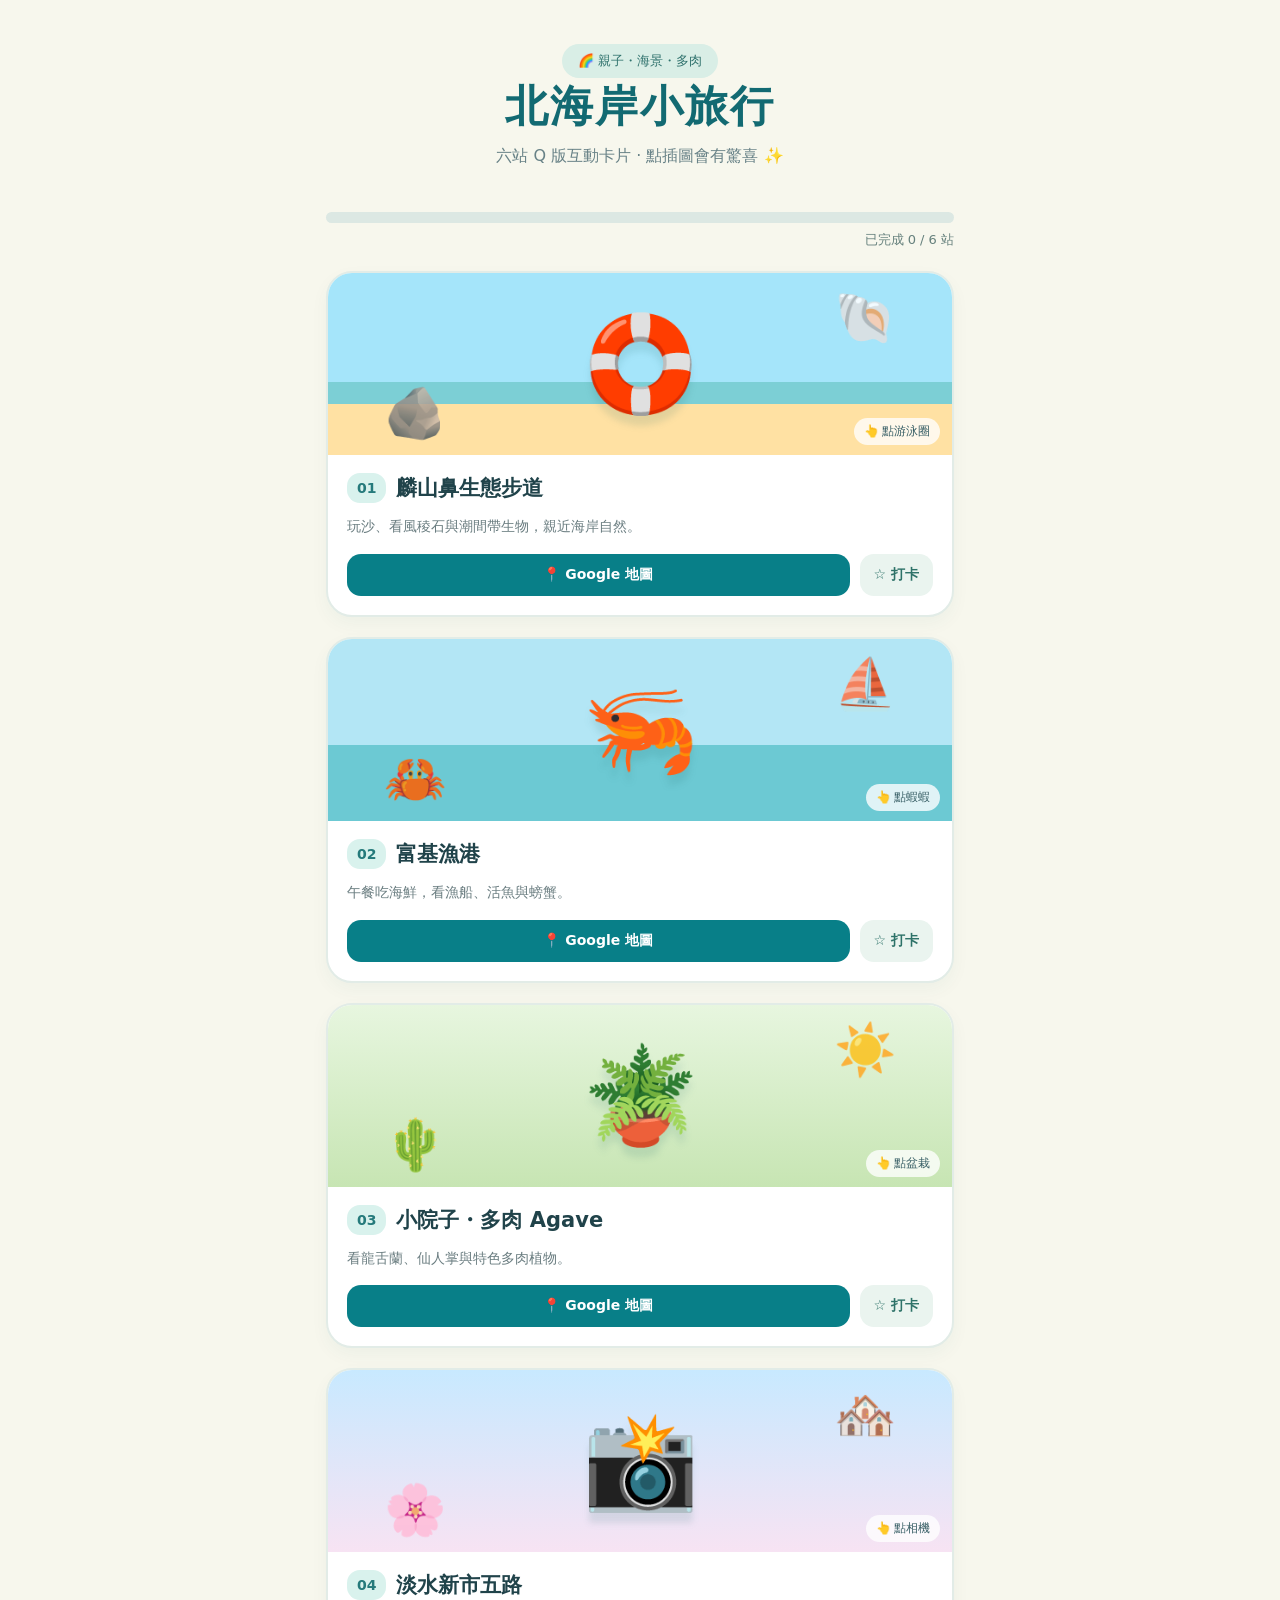
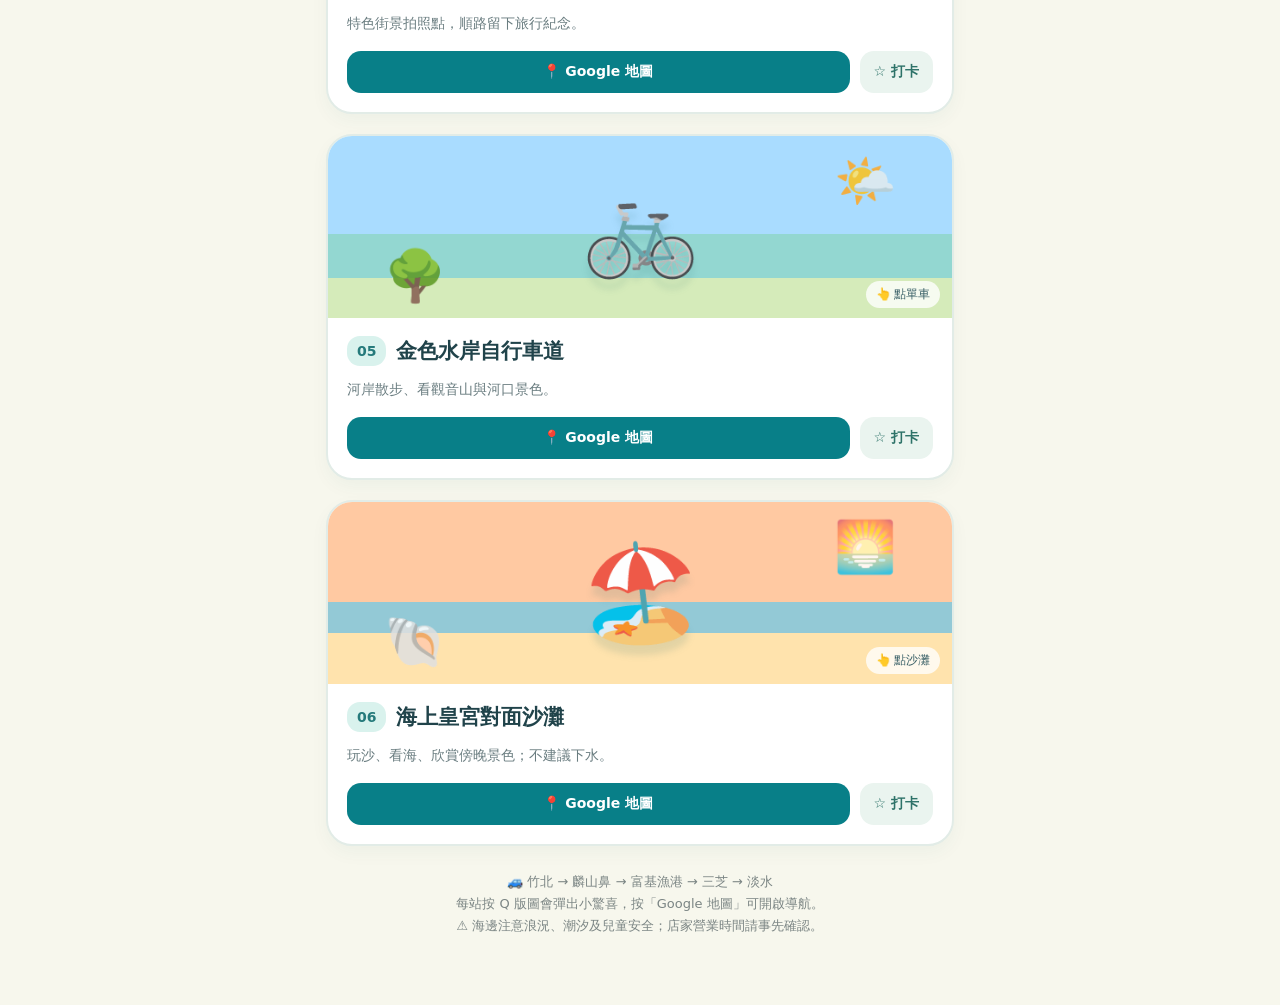
==== index.html @ 7e7c64ed "Add files via upload" ====
<!doctype html><html lang="zh-Hant"><head><meta charset="utf-8"><meta name="viewport" content="width=device-width,initial-scale=1,viewport-fit=cover"><meta name="theme-color" content="#f7f7ed"><title>北海岸小旅行</title><style>
:root{font-family:ui-rounded,'Arial Rounded MT Bold','Noto Sans TC',system-ui,sans-serif;color:#20434a;background:#f7f7ed}*{box-sizing:border-box}body{margin:0}main{max-width:660px;margin:auto;padding:18px 16px 55px}header{padding:26px 8px 20px;text-align:center}h1{font-size:clamp(29px,8vw,43px);margin:0;color:#126a72;letter-spacing:2px}header p{color:#688287;margin:10px 0}.pill{display:inline-block;background:#d9eee6;border-radius:30px;padding:8px 16px;font-size:13px;color:#31736e}.progress{height:11px;background:#dce8e3;border-radius:20px;overflow:hidden;margin:15px 0 8px}.bar{height:100%;width:0;background:#62b7a4;transition:width .3s}.count{font-size:13px;color:#66817d;text-align:right;margin-bottom:22px}.stop{border:2px solid #e2ece7;border-radius:26px;background:white;overflow:hidden;margin-bottom:20px;box-shadow:0 7px 18px #1c60630b}.scene{width:100%;height:182px;border:0;display:flex;align-items:center;justify-content:center;position:relative;cursor:pointer;overflow:hidden;touch-action:manipulation}.scene:active .character{transform:scale(.9) rotate(-5deg)}.scene .character{font-size:94px;filter:drop-shadow(0 10px 3px #1c6b6720);transition:transform .2s;z-index:2;display:block}.scene .character.bounce{animation:bounce .7s ease}.scene .side{position:absolute;font-size:50px;opacity:.85}.scene .side.left{left:9%;bottom:13px}.scene .side.right{right:9%;top:16px}.scene .hint{position:absolute;bottom:10px;right:12px;border-radius:20px;background:#ffffffc9;padding:5px 10px;font-size:12px;color:#375e65;z-index:3}.scene .bubble{position:absolute;top:10px;left:10px;background:#fffdf4;border:2px solid #fff;border-radius:20px;padding:8px 13px;font-weight:800;color:#316d74;max-width:70%;font-size:14px;z-index:4;box-shadow:0 4px 12px #3453a11a}.scene .spark{position:absolute;font-size:30px;pointer-events:none;animation:float 1.2s forwards;z-index:4}.body{padding:18px 19px 19px}.top{display:flex;align-items:center;gap:10px}.num{background:#d9f2ed;border-radius:13px;padding:7px 10px;font-size:14px;color:#257a7b;font-weight:800}.body h2{font-size:21px;margin:0;flex:1}.body p{font-size:14px;color:#6a7d80;line-height:1.7;margin:12px 0 15px}.actions{display:flex;gap:10px;flex-wrap:wrap}.actions a,.actions button{border:0;border-radius:14px;text-decoration:none;font:inherit;font-size:14px;font-weight:800;padding:12px 14px;cursor:pointer}.map{background:#087f88;color:white;flex:1;text-align:center}.done{background:#eaf4ef;color:#2d7268}.done[aria-pressed=true]{background:#b8e8d6;color:#126c59}.foot{font-size:13px;line-height:1.7;color:#7b8584;text-align:center;margin-top:25px}button:focus-visible,a:focus-visible{outline:3px solid #ffb457;outline-offset:3px}@keyframes bounce{0%,100%{transform:translateY(0) rotate(0)}35%{transform:translateY(-20px) rotate(-12deg)}65%{transform:translateY(-6px) rotate(8deg)}}@keyframes float{0%{opacity:1;transform:translateY(0) scale(.5)}100%{opacity:0;transform:translateY(-100px) scale(1.4)}}@media(prefers-reduced-motion:reduce){*{animation:none!important;transition:none!important}}
</style></head><body><main><header><span class="pill">🌈 親子・海景・多肉</span><h1>北海岸小旅行</h1><p>六站 Q 版互動卡片 · 點插圖會有驚喜 ✨</p></header><div class="progress"><div class="bar" id="bar"></div></div><div class="count" id="count">已完成 0 / 6 站</div>
<section class="stop"><button class="scene" style="background:linear-gradient(#a5e5fa 0 60%,#7ccfd5 60% 72%,#ffe1a3 72%)" data-msg="噗通！記得看浪況，玩沙不下深水喔！" data-effect="💦"><span class="side left">🪨</span><span class="character">🛟</span><span class="side right">🐚</span><span class="hint">👆 點游泳圈</span></button><div class="body"><div class="top"><span class="num">01</span><h2>麟山鼻生態步道</h2></div><p>玩沙、看風稜石與潮間帶生物，親近海岸自然。</p><div class="actions"><a class="map" target="_blank" rel="noopener" href="https://www.google.com/maps/search/?api=1&query=%E9%BA%9F%E5%B1%B1%E9%BC%BB%E5%9C%B0%E8%B3%AA%E6%99%AF%E8%A7%80%E7%94%9F%E6%85%8B%E6%AD%A5%E9%81%93">📍 Google 地圖</a><button class="done" aria-pressed="false">☆ 打卡</button></div></div></section>
<section class="stop"><button class="scene" style="background:linear-gradient(#b3e6f5 0 58%,#6cc9d3 58%)" data-msg="今天吃海鮮大餐！🦐" data-effect="🫧"><span class="side left">🦀</span><span class="character">🦐</span><span class="side right">⛵</span><span class="hint">👆 點蝦蝦</span></button><div class="body"><div class="top"><span class="num">02</span><h2>富基漁港</h2></div><p>午餐吃海鮮，看漁船、活魚與螃蟹。</p><div class="actions"><a class="map" target="_blank" rel="noopener" href="https://www.google.com/maps/search/?api=1&query=%E5%AF%8C%E5%9F%BA%E6%BC%81%E6%B8%AF">📍 Google 地圖</a><button class="done" aria-pressed="false">☆ 打卡</button></div></div></section>
<section class="stop"><button class="scene" style="background:linear-gradient(#e7f6df,#c7e5b3)" data-msg="多肉植物發芽啦！🌱" data-effect="🌱"><span class="side left">🌵</span><span class="character">🪴</span><span class="side right">☀️</span><span class="hint">👆 點盆栽</span></button><div class="body"><div class="top"><span class="num">03</span><h2>小院子・多肉 Agave</h2></div><p>看龍舌蘭、仙人掌與特色多肉植物。</p><div class="actions"><a class="map" target="_blank" rel="noopener" href="https://www.google.com/maps/search/?api=1&query=%E5%B0%8F%E9%99%A2%E5%AD%90+%E5%A4%9A%E8%82%89+Agave+%E4%B8%89%E8%8A%9D">📍 Google 地圖</a><button class="done" aria-pressed="false">☆ 打卡</button></div></div></section>
<section class="stop"><button class="scene" style="background:linear-gradient(#c8e9ff,#f7e3f3)" data-msg="喀嚓！拍張可愛紀念照！📸" data-effect="✨"><span class="side left">🌸</span><span class="character">📸</span><span class="side right">🏘️</span><span class="hint">👆 點相機</span></button><div class="body"><div class="top"><span class="num">04</span><h2>淡水新市五路</h2></div><p>特色街景拍照點，順路留下旅行紀念。</p><div class="actions"><a class="map" target="_blank" rel="noopener" href="https://www.google.com/maps/search/?api=1&query=%E6%96%B0%E5%8C%97%E5%B8%82%E6%B7%A1%E6%B0%B4%E5%8D%80%E6%96%B0%E5%B8%82%E4%BA%94%E8%B7%AF%E4%B8%80%E6%AE%B5">📍 Google 地圖</a><button class="done" aria-pressed="false">☆ 打卡</button></div></div></section>
<section class="stop"><button class="scene" style="background:linear-gradient(#a9dcff 0 54%,#93d7d1 54% 78%,#d5ebba 78%)" data-msg="叮鈴叮鈴～沿著河岸出發！🚲" data-effect="💨"><span class="side left">🌳</span><span class="character">🚲</span><span class="side right">🌤️</span><span class="hint">👆 點單車</span></button><div class="body"><div class="top"><span class="num">05</span><h2>金色水岸自行車道</h2></div><p>河岸散步、看觀音山與河口景色。</p><div class="actions"><a class="map" target="_blank" rel="noopener" href="https://www.google.com/maps/search/?api=1&query=%E6%B7%A1%E6%B0%B4%E9%87%91%E8%89%B2%E6%B0%B4%E5%B2%B8%E8%A7%80%E6%B5%B7%E9%95%B7%E5%A0%A4%E8%87%AA%E8%A1%8C%E8%BB%8A%E9%81%93">📍 Google 地圖</a><button class="done" aria-pressed="false">☆ 打卡</button></div></div></section>
<section class="stop"><button class="scene" style="background:linear-gradient(#ffc9a2 0 55%,#93c9d6 55% 72%,#ffe3ad 72%)" data-msg="堆一座沙堡！🏰 注意潮水喔～" data-effect="⭐"><span class="side left">🐚</span><span class="character">🏖️</span><span class="side right">🌅</span><span class="hint">👆 點沙灘</span></button><div class="body"><div class="top"><span class="num">06</span><h2>海上皇宮對面沙灘</h2></div><p>玩沙、看海、欣賞傍晚景色；不建議下水。</p><div class="actions"><a class="map" target="_blank" rel="noopener" href="https://www.google.com/maps/search/?api=1&query=25.191273%2C121.419416">📍 Google 地圖</a><button class="done" aria-pressed="false">☆ 打卡</button></div></div></section>
<p class="foot">🚙 竹北 → 麟山鼻 → 富基漁港 → 三芝 → 淡水<br>每站按 Q 版圖會彈出小驚喜，按「Google 地圖」可開啟導航。<br>⚠️ 海邊注意浪況、潮汐及兒童安全；店家營業時間請事先確認。</p></main><script>
(function(){const cards=[...document.querySelectorAll('.stop')],key='northcoast-chibi-v4';let checked=[];try{checked=JSON.parse(localStorage.getItem(key)||'[]')}catch(e){}function update(){cards.forEach((card,i)=>{let b=card.querySelector('.done'),on=checked.includes(i);b.setAttribute('aria-pressed',String(on));b.textContent=on?'✓ 已打卡':'☆ 打卡'});document.getElementById('count').textContent='已完成 '+checked.length+' / 6 站';document.getElementById('bar').style.width=(checked.length/6*100)+'%';try{localStorage.setItem(key,JSON.stringify(checked))}catch(e){}}cards.forEach((card,i)=>{card.querySelector('.done').addEventListener('click',()=>{checked=checked.includes(i)?checked.filter(x=>x!==i):[...checked,i];update()});let s=card.querySelector('.scene');s.addEventListener('click',()=>{const old=s.querySelector('.bubble');if(old)old.remove();const bubble=document.createElement('span');bubble.className='bubble';bubble.textContent=s.dataset.msg;s.appendChild(bubble);const c=s.querySelector('.character');c.classList.remove('bounce');void c.offsetWidth;c.classList.add('bounce');for(let j=0;j<5;j++){let e=document.createElement('span');e.className='spark';e.textContent=s.dataset.effect;e.style.left=(20+j*15)+'%';e.style.bottom='12px';e.style.animationDelay=(j*.07)+'s';s.appendChild(e);setTimeout(()=>e.remove(),1600)}setTimeout(()=>bubble.remove(),2400)})});update()})();
</script></body></html>
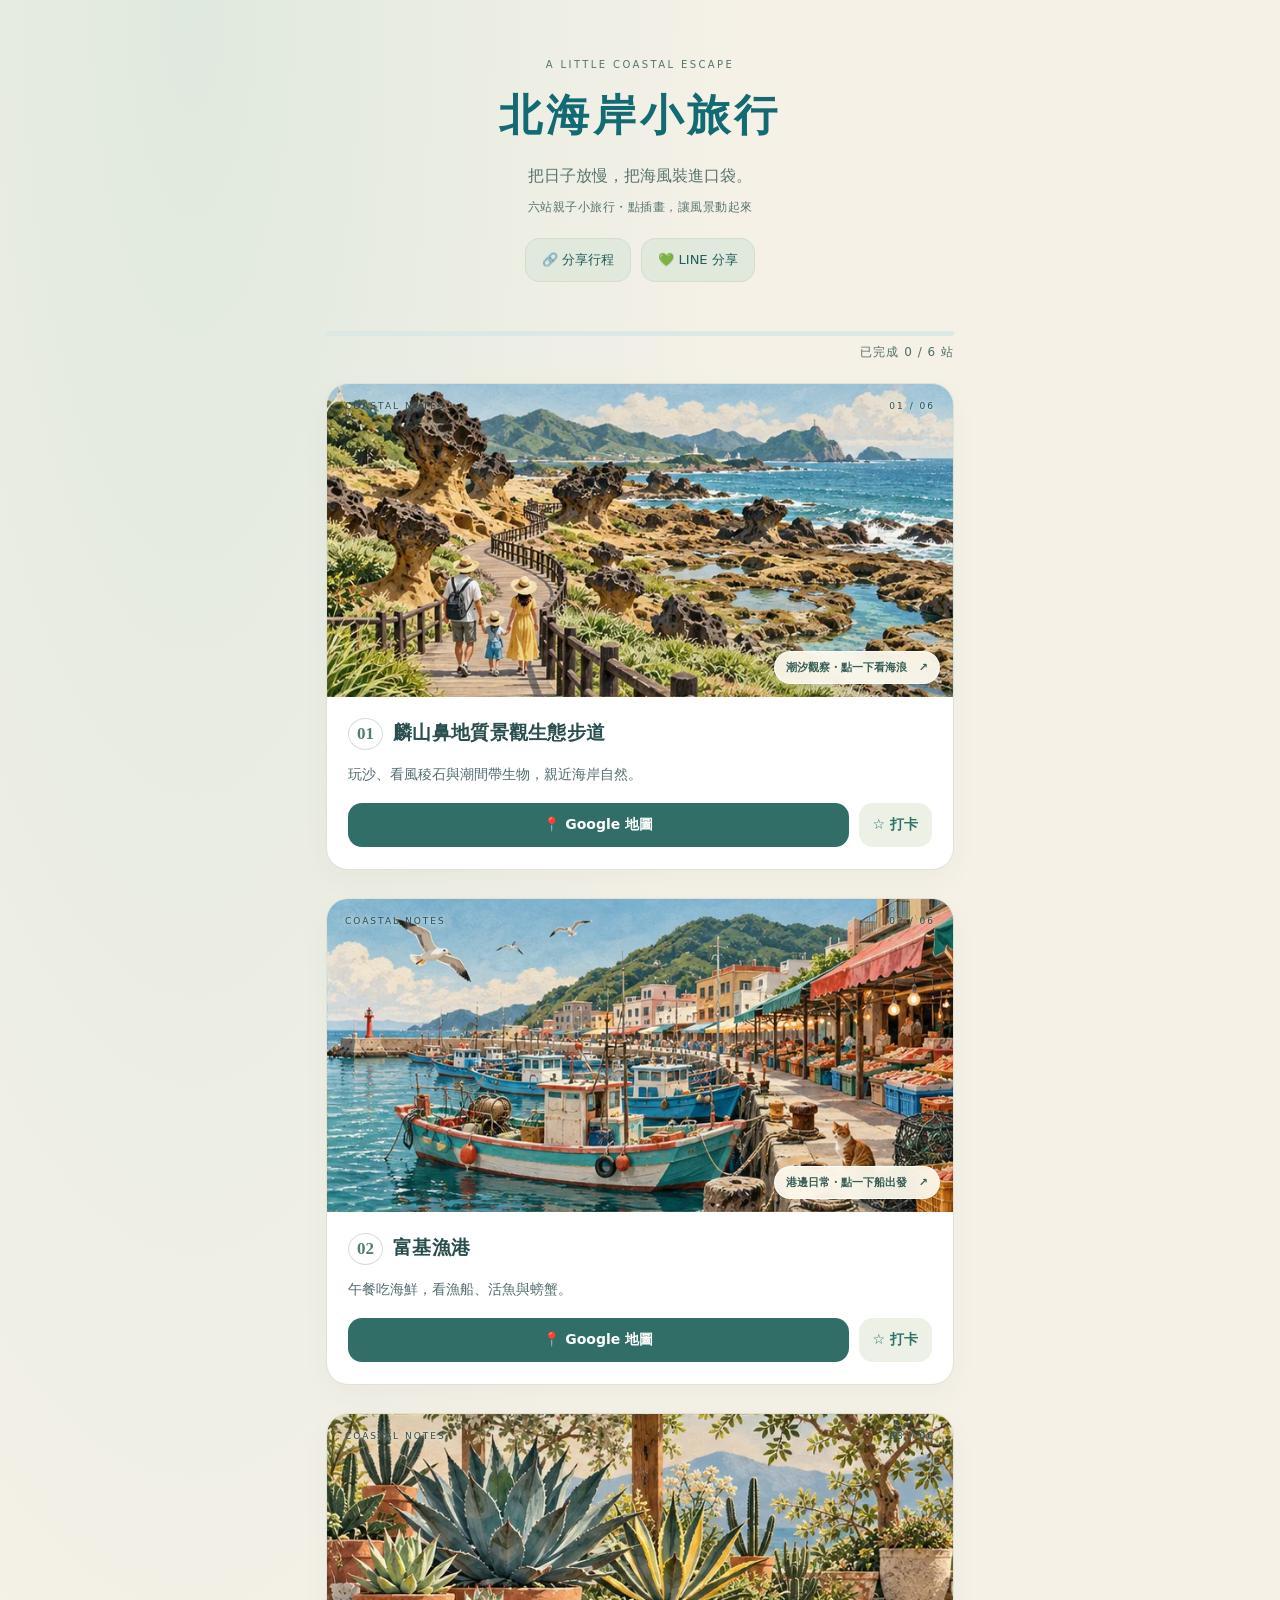
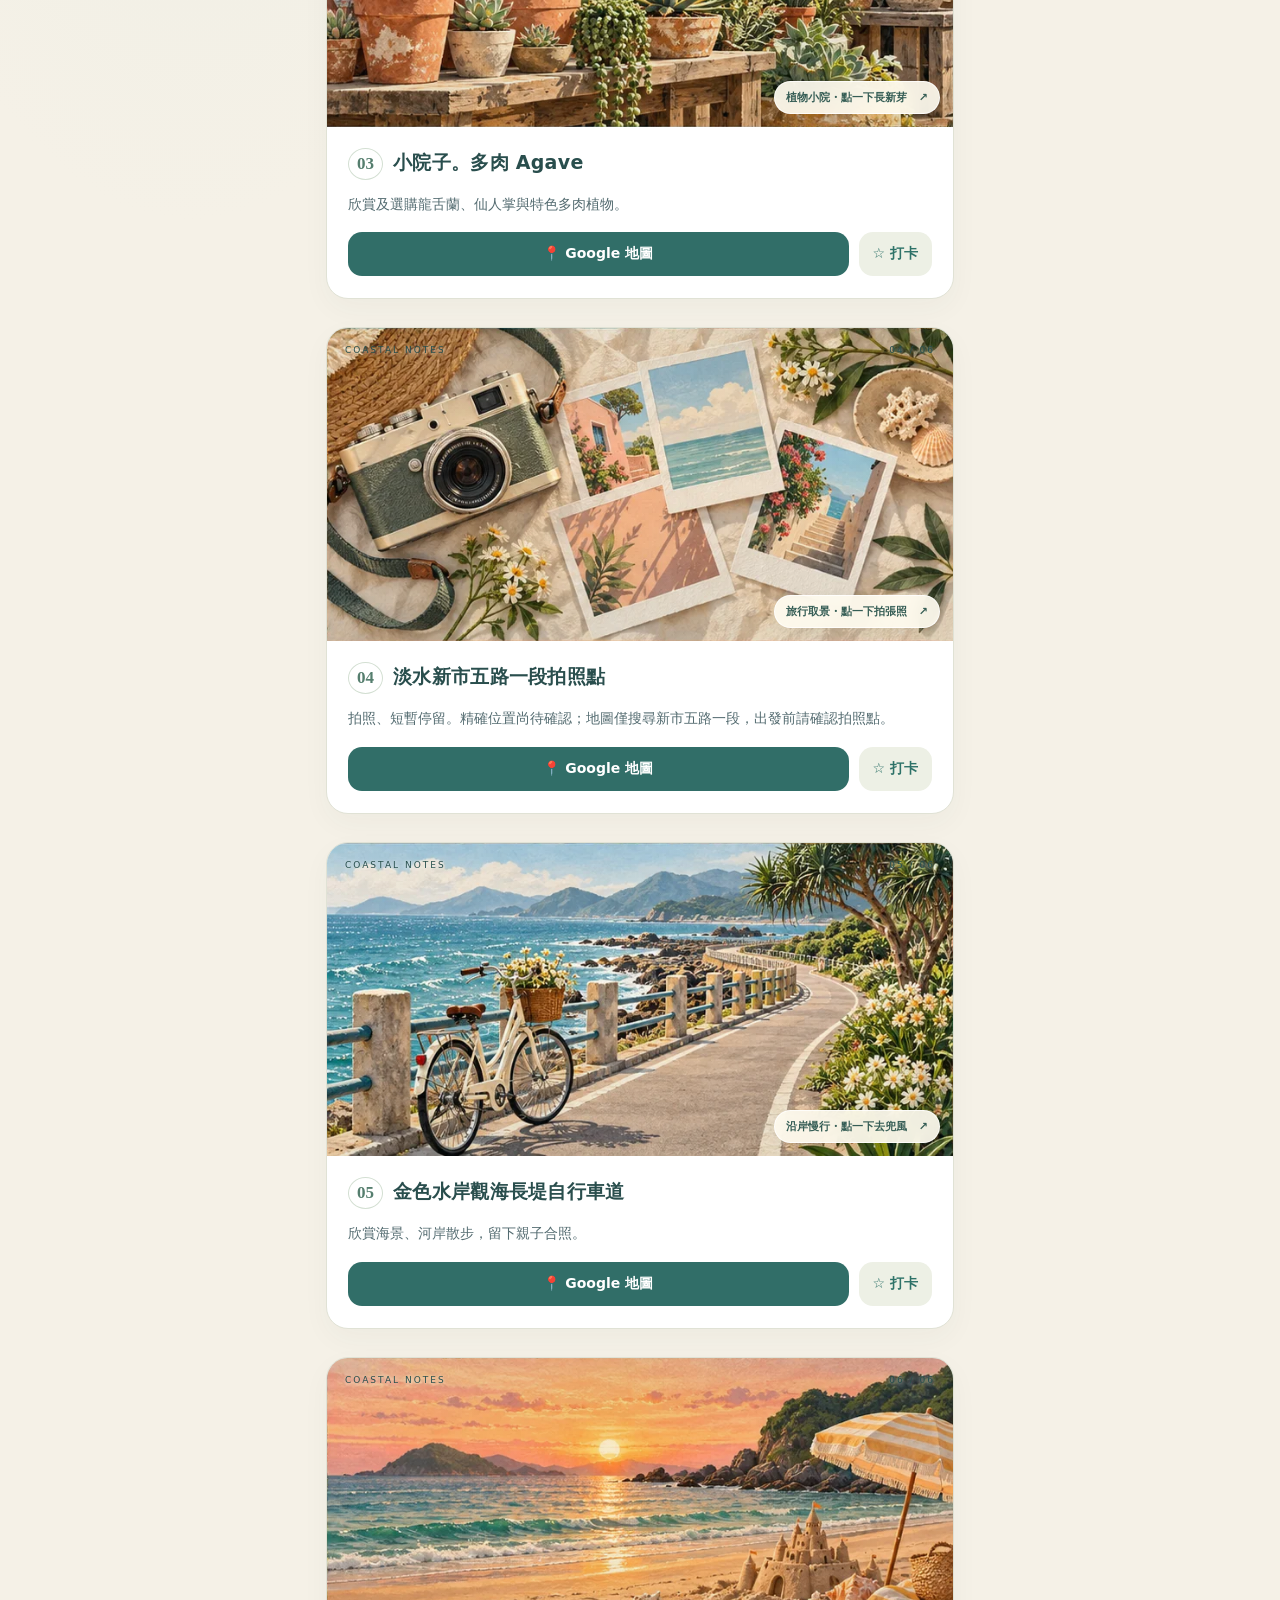
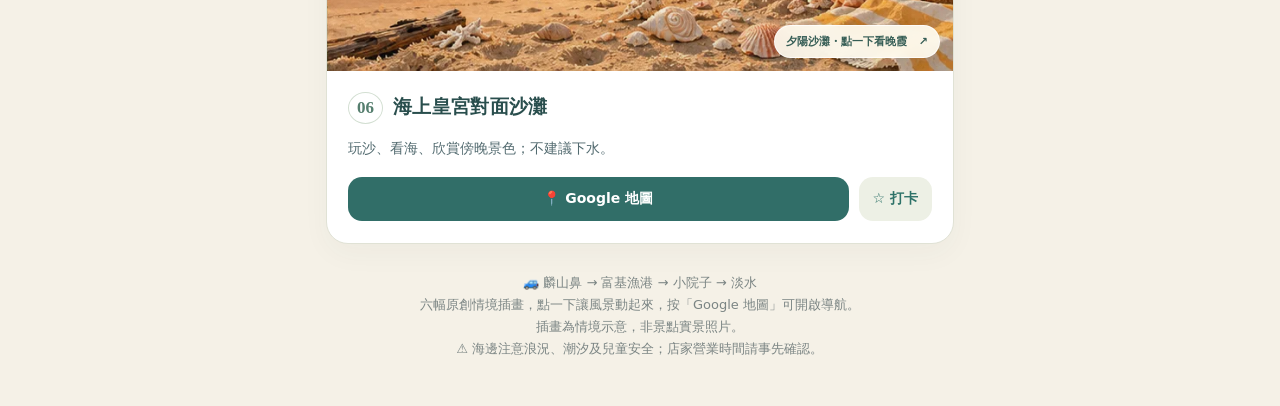
==== commit 6b15008d: "Upgrade six trip scenes with original illustrated artwork and tailored interactions" ====
--- a/index.html
+++ b/index.html
@@ -1,12 +1,37 @@
-<!doctype html><html lang="zh-Hant"><head><meta charset="utf-8"><meta name="viewport" content="width=device-width,initial-scale=1,viewport-fit=cover"><meta name="theme-color" content="#f7f7ed"><title>北海岸小旅行</title><style>
+<!doctype html><html lang="zh-Hant"><head><meta charset="utf-8"><meta name="viewport" content="width=device-width,initial-scale=1,viewport-fit=cover"><meta name="theme-color" content="#f7f7ed"><meta name="description" content="北海岸親子一日遊：六站海景、漁港與多肉植物，附地圖、打卡與分享功能。"><meta property="og:title" content="北海岸小旅行"><meta property="og:description" content="六站親子海岸小旅行，點插圖互動、打卡並開啟地圖。"><meta property="og:type" content="website"><meta property="og:url" content="https://oloid666.github.io/north-coast-trip/"><title>北海岸小旅行</title><style>
 :root{font-family:ui-rounded,'Arial Rounded MT Bold','Noto Sans TC',system-ui,sans-serif;color:#20434a;background:#f7f7ed}*{box-sizing:border-box}body{margin:0}main{max-width:660px;margin:auto;padding:18px 16px 55px}header{padding:26px 8px 20px;text-align:center}h1{font-size:clamp(29px,8vw,43px);margin:0;color:#126a72;letter-spacing:2px}header p{color:#688287;margin:10px 0}.pill{display:inline-block;background:#d9eee6;border-radius:30px;padding:8px 16px;font-size:13px;color:#31736e}.progress{height:11px;background:#dce8e3;border-radius:20px;overflow:hidden;margin:15px 0 8px}.bar{height:100%;width:0;background:#62b7a4;transition:width .3s}.count{font-size:13px;color:#66817d;text-align:right;margin-bottom:22px}.stop{border:2px solid #e2ece7;border-radius:26px;background:white;overflow:hidden;margin-bottom:20px;box-shadow:0 7px 18px #1c60630b}.scene{width:100%;height:182px;border:0;display:flex;align-items:center;justify-content:center;position:relative;cursor:pointer;overflow:hidden;touch-action:manipulation}.scene:active .character{transform:scale(.9) rotate(-5deg)}.scene .character{font-size:94px;filter:drop-shadow(0 10px 3px #1c6b6720);transition:transform .2s;z-index:2;display:block}.scene .character.bounce{animation:bounce .7s ease}.scene .side{position:absolute;font-size:50px;opacity:.85}.scene .side.left{left:9%;bottom:13px}.scene .side.right{right:9%;top:16px}.scene .hint{position:absolute;bottom:10px;right:12px;border-radius:20px;background:#ffffffc9;padding:5px 10px;font-size:12px;color:#375e65;z-index:3}.scene .bubble{position:absolute;top:10px;left:10px;background:#fffdf4;border:2px solid #fff;border-radius:20px;padding:8px 13px;font-weight:800;color:#316d74;max-width:70%;font-size:14px;z-index:4;box-shadow:0 4px 12px #3453a11a}.scene .spark{position:absolute;font-size:30px;pointer-events:none;animation:float 1.2s forwards;z-index:4}.body{padding:18px 19px 19px}.top{display:flex;align-items:center;gap:10px}.num{background:#d9f2ed;border-radius:13px;padding:7px 10px;font-size:14px;color:#257a7b;font-weight:800}.body h2{font-size:21px;margin:0;flex:1}.body p{font-size:14px;color:#6a7d80;line-height:1.7;margin:12px 0 15px}.actions{display:flex;gap:10px;flex-wrap:wrap}.actions a,.actions button{border:0;border-radius:14px;text-decoration:none;font:inherit;font-size:14px;font-weight:800;padding:12px 14px;cursor:pointer}.map{background:#087f88;color:white;flex:1;text-align:center}.done{background:#eaf4ef;color:#2d7268}.done[aria-pressed=true]{background:#b8e8d6;color:#126c59}.foot{font-size:13px;line-height:1.7;color:#7b8584;text-align:center;margin-top:25px}button:focus-visible,a:focus-visible{outline:3px solid #ffb457;outline-offset:3px}@keyframes bounce{0%,100%{transform:translateY(0) rotate(0)}35%{transform:translateY(-20px) rotate(-12deg)}65%{transform:translateY(-6px) rotate(8deg)}}@keyframes float{0%{opacity:1;transform:translateY(0) scale(.5)}100%{opacity:0;transform:translateY(-100px) scale(1.4)}}@media(prefers-reduced-motion:reduce){*{animation:none!important;transition:none!important}}
-</style></head><body><main><header><span class="pill">🌈 親子・海景・多肉</span><h1>北海岸小旅行</h1><p>六站 Q 版互動卡片 · 點插圖會有驚喜 ✨</p></header><div class="progress"><div class="bar" id="bar"></div></div><div class="count" id="count">已完成 0 / 6 站</div>
-<section class="stop"><button class="scene" style="background:linear-gradient(#a5e5fa 0 60%,#7ccfd5 60% 72%,#ffe1a3 72%)" data-msg="噗通！記得看浪況，玩沙不下深水喔！" data-effect="💦"><span class="side left">🪨</span><span class="character">🛟</span><span class="side right">🐚</span><span class="hint">👆 點游泳圈</span></button><div class="body"><div class="top"><span class="num">01</span><h2>麟山鼻生態步道</h2></div><p>玩沙、看風稜石與潮間帶生物，親近海岸自然。</p><div class="actions"><a class="map" target="_blank" rel="noopener" href="https://www.google.com/maps/search/?api=1&query=%E9%BA%9F%E5%B1%B1%E9%BC%BB%E5%9C%B0%E8%B3%AA%E6%99%AF%E8%A7%80%E7%94%9F%E6%85%8B%E6%AD%A5%E9%81%93">📍 Google 地圖</a><button class="done" aria-pressed="false">☆ 打卡</button></div></div></section>
-<section class="stop"><button class="scene" style="background:linear-gradient(#b3e6f5 0 58%,#6cc9d3 58%)" data-msg="今天吃海鮮大餐！🦐" data-effect="🫧"><span class="side left">🦀</span><span class="character">🦐</span><span class="side right">⛵</span><span class="hint">👆 點蝦蝦</span></button><div class="body"><div class="top"><span class="num">02</span><h2>富基漁港</h2></div><p>午餐吃海鮮，看漁船、活魚與螃蟹。</p><div class="actions"><a class="map" target="_blank" rel="noopener" href="https://www.google.com/maps/search/?api=1&query=%E5%AF%8C%E5%9F%BA%E6%BC%81%E6%B8%AF">📍 Google 地圖</a><button class="done" aria-pressed="false">☆ 打卡</button></div></div></section>
-<section class="stop"><button class="scene" style="background:linear-gradient(#e7f6df,#c7e5b3)" data-msg="多肉植物發芽啦！🌱" data-effect="🌱"><span class="side left">🌵</span><span class="character">🪴</span><span class="side right">☀️</span><span class="hint">👆 點盆栽</span></button><div class="body"><div class="top"><span class="num">03</span><h2>小院子・多肉 Agave</h2></div><p>看龍舌蘭、仙人掌與特色多肉植物。</p><div class="actions"><a class="map" target="_blank" rel="noopener" href="https://www.google.com/maps/search/?api=1&query=%E5%B0%8F%E9%99%A2%E5%AD%90+%E5%A4%9A%E8%82%89+Agave+%E4%B8%89%E8%8A%9D">📍 Google 地圖</a><button class="done" aria-pressed="false">☆ 打卡</button></div></div></section>
-<section class="stop"><button class="scene" style="background:linear-gradient(#c8e9ff,#f7e3f3)" data-msg="喀嚓！拍張可愛紀念照！📸" data-effect="✨"><span class="side left">🌸</span><span class="character">📸</span><span class="side right">🏘️</span><span class="hint">👆 點相機</span></button><div class="body"><div class="top"><span class="num">04</span><h2>淡水新市五路</h2></div><p>特色街景拍照點，順路留下旅行紀念。</p><div class="actions"><a class="map" target="_blank" rel="noopener" href="https://www.google.com/maps/search/?api=1&query=%E6%96%B0%E5%8C%97%E5%B8%82%E6%B7%A1%E6%B0%B4%E5%8D%80%E6%96%B0%E5%B8%82%E4%BA%94%E8%B7%AF%E4%B8%80%E6%AE%B5">📍 Google 地圖</a><button class="done" aria-pressed="false">☆ 打卡</button></div></div></section>
-<section class="stop"><button class="scene" style="background:linear-gradient(#a9dcff 0 54%,#93d7d1 54% 78%,#d5ebba 78%)" data-msg="叮鈴叮鈴～沿著河岸出發！🚲" data-effect="💨"><span class="side left">🌳</span><span class="character">🚲</span><span class="side right">🌤️</span><span class="hint">👆 點單車</span></button><div class="body"><div class="top"><span class="num">05</span><h2>金色水岸自行車道</h2></div><p>河岸散步、看觀音山與河口景色。</p><div class="actions"><a class="map" target="_blank" rel="noopener" href="https://www.google.com/maps/search/?api=1&query=%E6%B7%A1%E6%B0%B4%E9%87%91%E8%89%B2%E6%B0%B4%E5%B2%B8%E8%A7%80%E6%B5%B7%E9%95%B7%E5%A0%A4%E8%87%AA%E8%A1%8C%E8%BB%8A%E9%81%93">📍 Google 地圖</a><button class="done" aria-pressed="false">☆ 打卡</button></div></div></section>
-<section class="stop"><button class="scene" style="background:linear-gradient(#ffc9a2 0 55%,#93c9d6 55% 72%,#ffe3ad 72%)" data-msg="堆一座沙堡！🏰 注意潮水喔～" data-effect="⭐"><span class="side left">🐚</span><span class="character">🏖️</span><span class="side right">🌅</span><span class="hint">👆 點沙灘</span></button><div class="body"><div class="top"><span class="num">06</span><h2>海上皇宮對面沙灘</h2></div><p>玩沙、看海、欣賞傍晚景色；不建議下水。</p><div class="actions"><a class="map" target="_blank" rel="noopener" href="https://www.google.com/maps/search/?api=1&query=25.191273%2C121.419416">📍 Google 地圖</a><button class="done" aria-pressed="false">☆ 打卡</button></div></div></section>
-<p class="foot">🚙 竹北 → 麟山鼻 → 富基漁港 → 三芝 → 淡水<br>每站按 Q 版圖會彈出小驚喜，按「Google 地圖」可開啟導航。<br>⚠️ 海邊注意浪況、潮汐及兒童安全；店家營業時間請事先確認。</p></main><script>
-(function(){const cards=[...document.querySelectorAll('.stop')],key='northcoast-chibi-v4';let checked=[];try{checked=JSON.parse(localStorage.getItem(key)||'[]')}catch(e){}function update(){cards.forEach((card,i)=>{let b=card.querySelector('.done'),on=checked.includes(i);b.setAttribute('aria-pressed',String(on));b.textContent=on?'✓ 已打卡':'☆ 打卡'});document.getElementById('count').textContent='已完成 '+checked.length+' / 6 站';document.getElementById('bar').style.width=(checked.length/6*100)+'%';try{localStorage.setItem(key,JSON.stringify(checked))}catch(e){}}cards.forEach((card,i)=>{card.querySelector('.done').addEventListener('click',()=>{checked=checked.includes(i)?checked.filter(x=>x!==i):[...checked,i];update()});let s=card.querySelector('.scene');s.addEventListener('click',()=>{const old=s.querySelector('.bubble');if(old)old.remove();const bubble=document.createElement('span');bubble.className='bubble';bubble.textContent=s.dataset.msg;s.appendChild(bubble);const c=s.querySelector('.character');c.classList.remove('bounce');void c.offsetWidth;c.classList.add('bounce');for(let j=0;j<5;j++){let e=document.createElement('span');e.className='spark';e.textContent=s.dataset.effect;e.style.left=(20+j*15)+'%';e.style.bottom='12px';e.style.animationDelay=(j*.07)+'s';s.appendChild(e);setTimeout(()=>e.remove(),1600)}setTimeout(()=>bubble.remove(),2400)})});update()})();
+
+button{-webkit-appearance:none;appearance:none;color:inherit;font:inherit}a,button{-webkit-tap-highlight-color:transparent;touch-action:manipulation;min-height:44px}main{padding-bottom:calc(32px + env(safe-area-inset-bottom,0px));padding-left:max(16px,env(safe-area-inset-left,0px));padding-right:max(16px,env(safe-area-inset-right,0px))}.body h2{min-width:0;overflow-wrap:anywhere;line-height:1.45}.num{flex-shrink:0}.top{align-items:flex-start}.actions a,.actions button{display:inline-flex;align-items:center;justify-content:center}.map{min-width:150px}.share-tools{display:flex;justify-content:center;gap:10px;flex-wrap:wrap;margin-top:16px}.share-tools button,.share-tools a{border:0;border-radius:14px;padding:12px 16px;background:#d9eee6;color:#205d5b;text-decoration:none;font:inherit;cursor:pointer}.status{font-size:14px;line-height:1.6;text-align:center;overflow-wrap:anywhere}.scene .bubble{pointer-events:none}.body p{color:#536b70}.count{color:#506d68}
+
+/* Illustrated travel journal — all content remains static and available offline. */
+:root{background:#f5f1e7;color:#294e4d}body{background:radial-gradient(ellipse at 15% 0,#e0e9df,transparent 550px),#f5f1e7}header{padding:35px 0 24px}.pill{font-size:10px;letter-spacing:2.4px;background:transparent;color:#52766d;padding:5px}h1{font-family:'Noto Serif TC','Songti TC',serif;font-weight:800;letter-spacing:4px;margin:12px 0 16px}header p{line-height:1.9;color:#56746e}header small{font-size:12px;letter-spacing:.5px}.share-tools button,.share-tools a{background:#e1e8dc;border:1px solid #d2ddce;font-size:13px}.stop{border:1px solid #e0e2d5;box-shadow:0 10px 28px #36534a0a;border-radius:22px;margin-bottom:28px;position:relative;transition:box-shadow .25s}.scene{height:auto;aspect-ratio:2/1;min-height:170px;padding:0;background:#d9e5de;isolation:isolate;display:block;text-align:left}.scene-art{position:absolute;inset:0;background-size:200% 300%;background-repeat:no-repeat;transition:transform .9s cubic-bezier(.2,.7,.3,1);will-change:auto}.art-1{background-position:0 0}.art-2{background-position:100% 0}.art-3{background-position:0 50%}.art-4{background-position:100% 50%}.art-5{background-position:0 100%}.art-6{background-position:100% 100%}.scene::after{content:'';position:absolute;inset:0;background:linear-gradient(#244c4b16,transparent 40%,#173e3d16);pointer-events:none}.scene-caption{position:absolute;top:17px;left:18px;right:18px;display:flex;justify-content:space-between;font-size:9px;letter-spacing:2px;color:#284f4d;text-shadow:0 1px 4px #fff;z-index:2}.scene .hint{font-size:11px;bottom:13px;right:13px;padding:8px 11px;backdrop-filter:blur(8px);-webkit-backdrop-filter:blur(8px);background:#fffcf0eb;color:#355d55;font-weight:600;border:1px solid #fffc;box-shadow:0 2px 12px #284e3a12}.hint>span{margin-left:8px}.scene-message{position:absolute;bottom:56px;left:15px;right:15px;padding:9px 12px;border-radius:10px;background:#fffaf0f2;color:#355d55;font-size:12px;line-height:1.6;z-index:4;opacity:0;transform:translateY(6px);transition:opacity .2s,transform .2s;pointer-events:none}.is-playing .scene-message{opacity:1;transform:translateY(0)}.body{padding:21px 21px 22px}.num{background:transparent;border:1px solid #d3dfd2;color:#557e6e;font-family:Georgia,serif;font-size:17px;padding:5px 8px;border-radius:50%;min-width:34px;text-align:center}.body h2{font-size:19px;letter-spacing:.3px;line-height:1.5}.body p{font-size:14px;line-height:1.85}.map{background:#316e68}.done{background:#edf0e5}.progress{height:5px}.bar{background:#5e9982}.count{font-size:12px;letter-spacing:1px}.scene-fx{position:absolute;inset:0;width:100%;height:100%;z-index:1;pointer-events:none;opacity:0}.is-playing .scene-fx{opacity:1}.wave{fill:none;stroke:#fff9df;stroke-width:3;opacity:.8}.is-playing .wave-one{animation:tide 1.5s ease-in-out 2}.is-playing .wave-two{animation:tide 1.5s .25s ease-in-out 2}.is-playing .scene-art{transform:scale(1.035)}.is-playing.scene-2 .scene-art{animation:harbor 2.8s ease-in-out}.is-playing .sailboat{animation:sailing 3s ease-in-out both}.wake,.speed{stroke:#fff9df;stroke-width:2;fill:none;stroke-linecap:round}.is-playing .wake{animation:glimmer 1s 3}.sprout{transform-origin:310px 225px}.is-playing .sprout{animation:growing 2.8s both}.is-playing .dew{animation:glimmer 1s 3}.is-playing.scene-4::after{animation:shutter .7s ease-out}.is-playing .viewfinder{animation:focus 1s ease-out both}.is-playing .riding{animation:ride 3s ease-in-out both}.is-playing .speed{animation:glimmer .5s 5}.sun-glow{mix-blend-mode:screen;opacity:.5}.is-playing .sun-glow{animation:sunset 3s both}.is-playing .glints{animation:glimmer 1s 3}.is-done{box-shadow:0 0 0 2px #86ad9138,0 10px 28px #36534a0a}.is-done .num{background:#dce8d9;border-color:#a5c3a5;color:#336f54}.done[aria-pressed=true]{background:#d4e6d3;color:#326348}
+@keyframes tide{0%,100%{transform:translate(-20px,4px);opacity:0}35%,70%{opacity:.9}50%{transform:translate(25px,-6px)}}@keyframes sailing{0%{transform:translate(390px,164px);opacity:0}20%{opacity:1}80%{opacity:1}100%{transform:translate(490px,158px);opacity:0}}@keyframes growing{0%{transform:scale(.1);opacity:0}40%,75%{transform:scale(1);opacity:1}100%{transform:scale(1.05);opacity:0}}@keyframes glimmer{0%,100%{opacity:.1}50%{opacity:1}}@keyframes shutter{0%,100%{background:#fff0}25%{background:#fff}}@keyframes focus{0%{transform:scale(1.15);opacity:0}100%{transform:scale(1);opacity:1}}@keyframes ride{0%{transform:translateX(-100px);opacity:0}20%,80%{opacity:1}100%{transform:translateX(110px);opacity:0}}@keyframes sunset{0%,100%{opacity:0;transform:translateY(10px)}50%{opacity:.55;transform:translateY(0)}}@keyframes harbor{0%,100%{transform:scale(1)}40%{transform:scale(1.035) rotate(.35deg)}75%{transform:scale(1.035) rotate(-.35deg)}}
+@media(hover:hover){.scene:hover .scene-art{transform:scale(1.025)}.map:hover{background:#255b55}}@media(max-width:360px){.body{padding:18px 15px}.body h2{font-size:18px}.scene .hint{font-size:10px}.scene-caption{font-size:8px}}@media(prefers-reduced-motion:reduce){*,*::before,*::after{animation:none!important;transition:none!important}.is-playing .scene-art{transform:none}.scene-fx{display:none}}
+
+.scene-art{background-image:url([data-uri]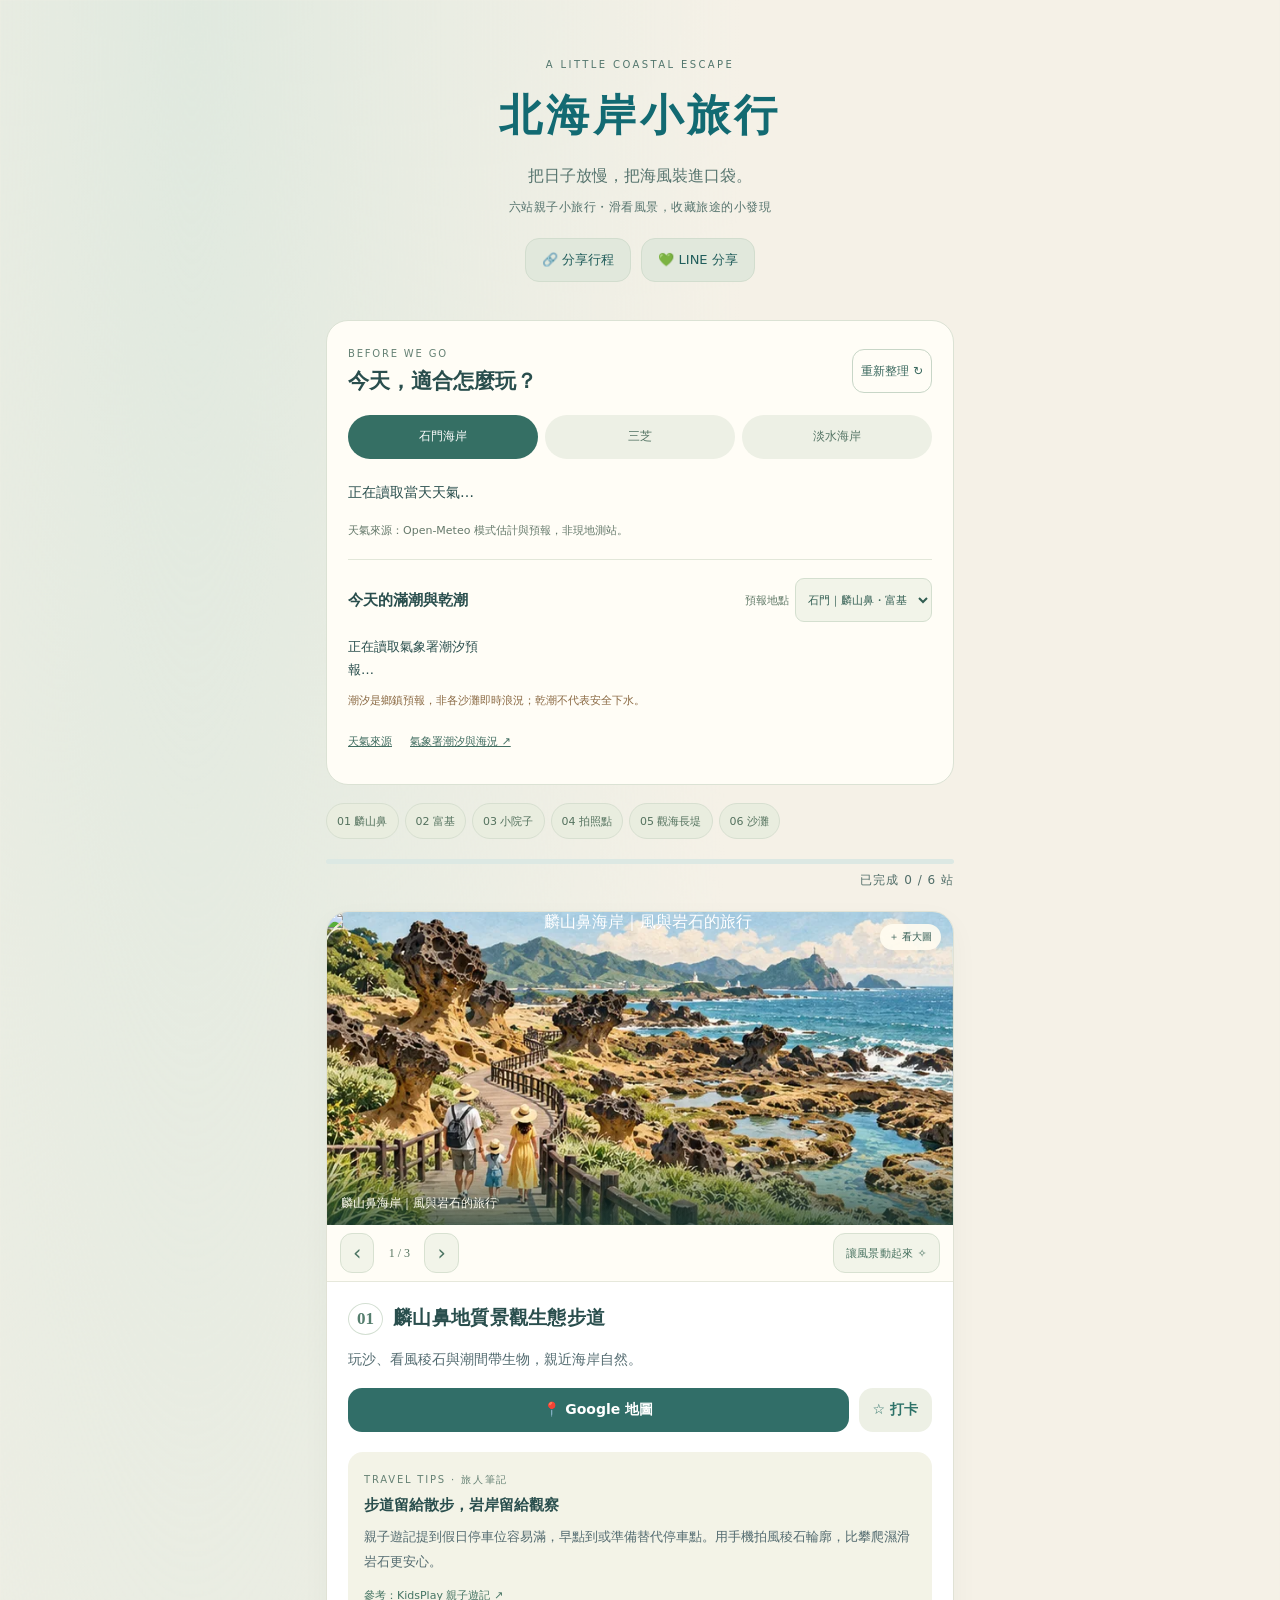
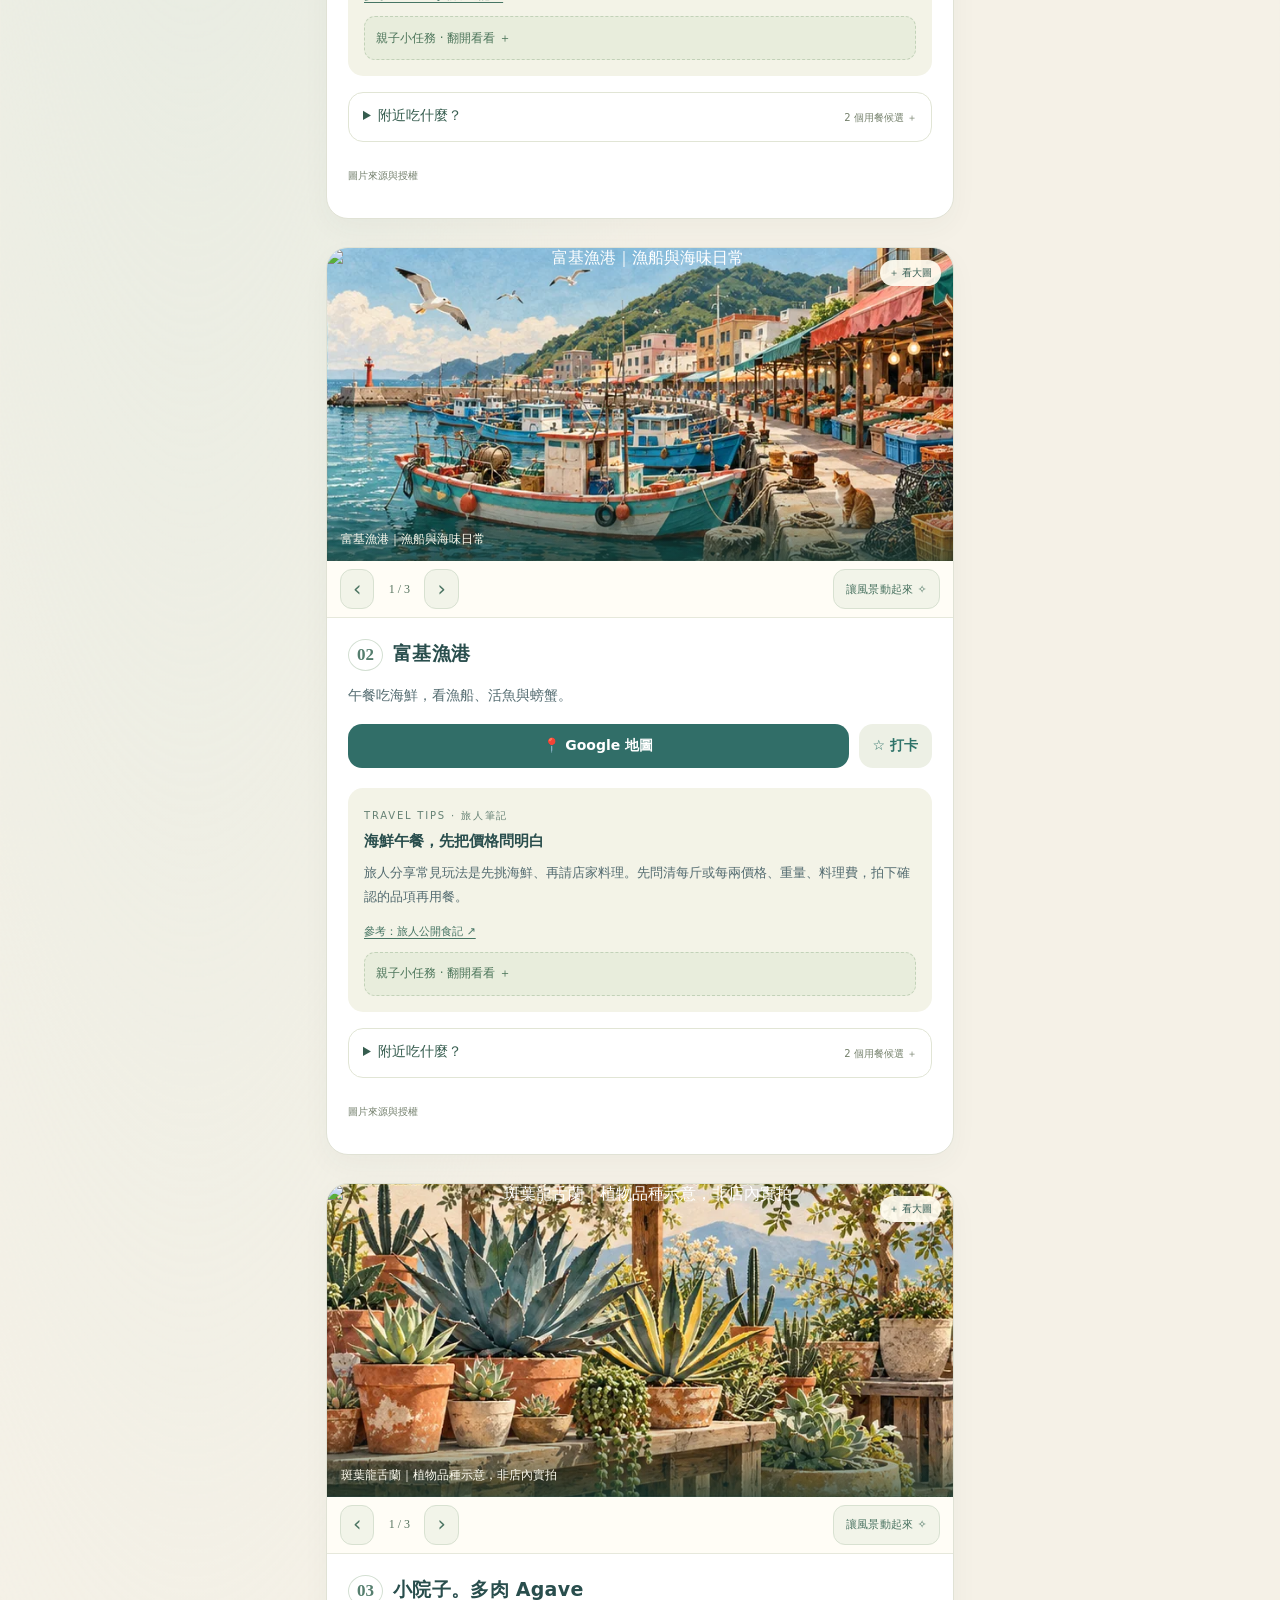
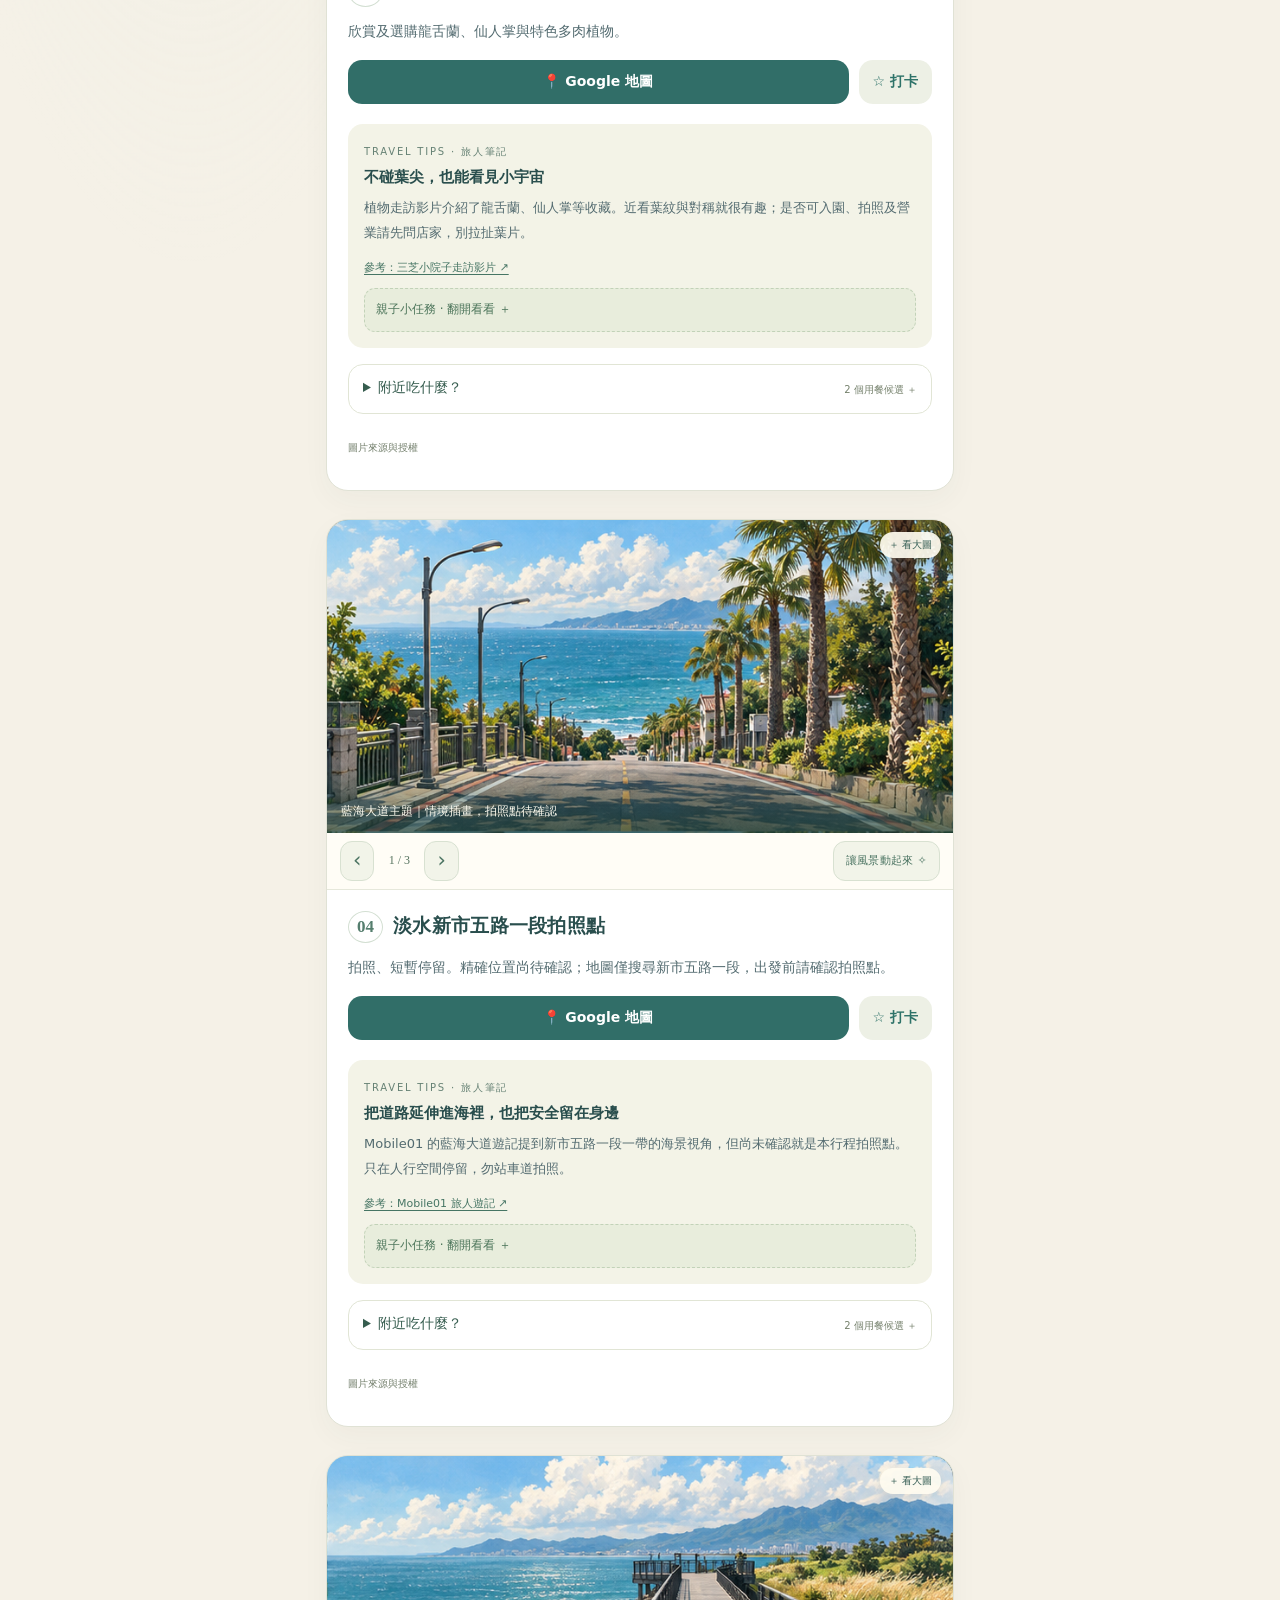
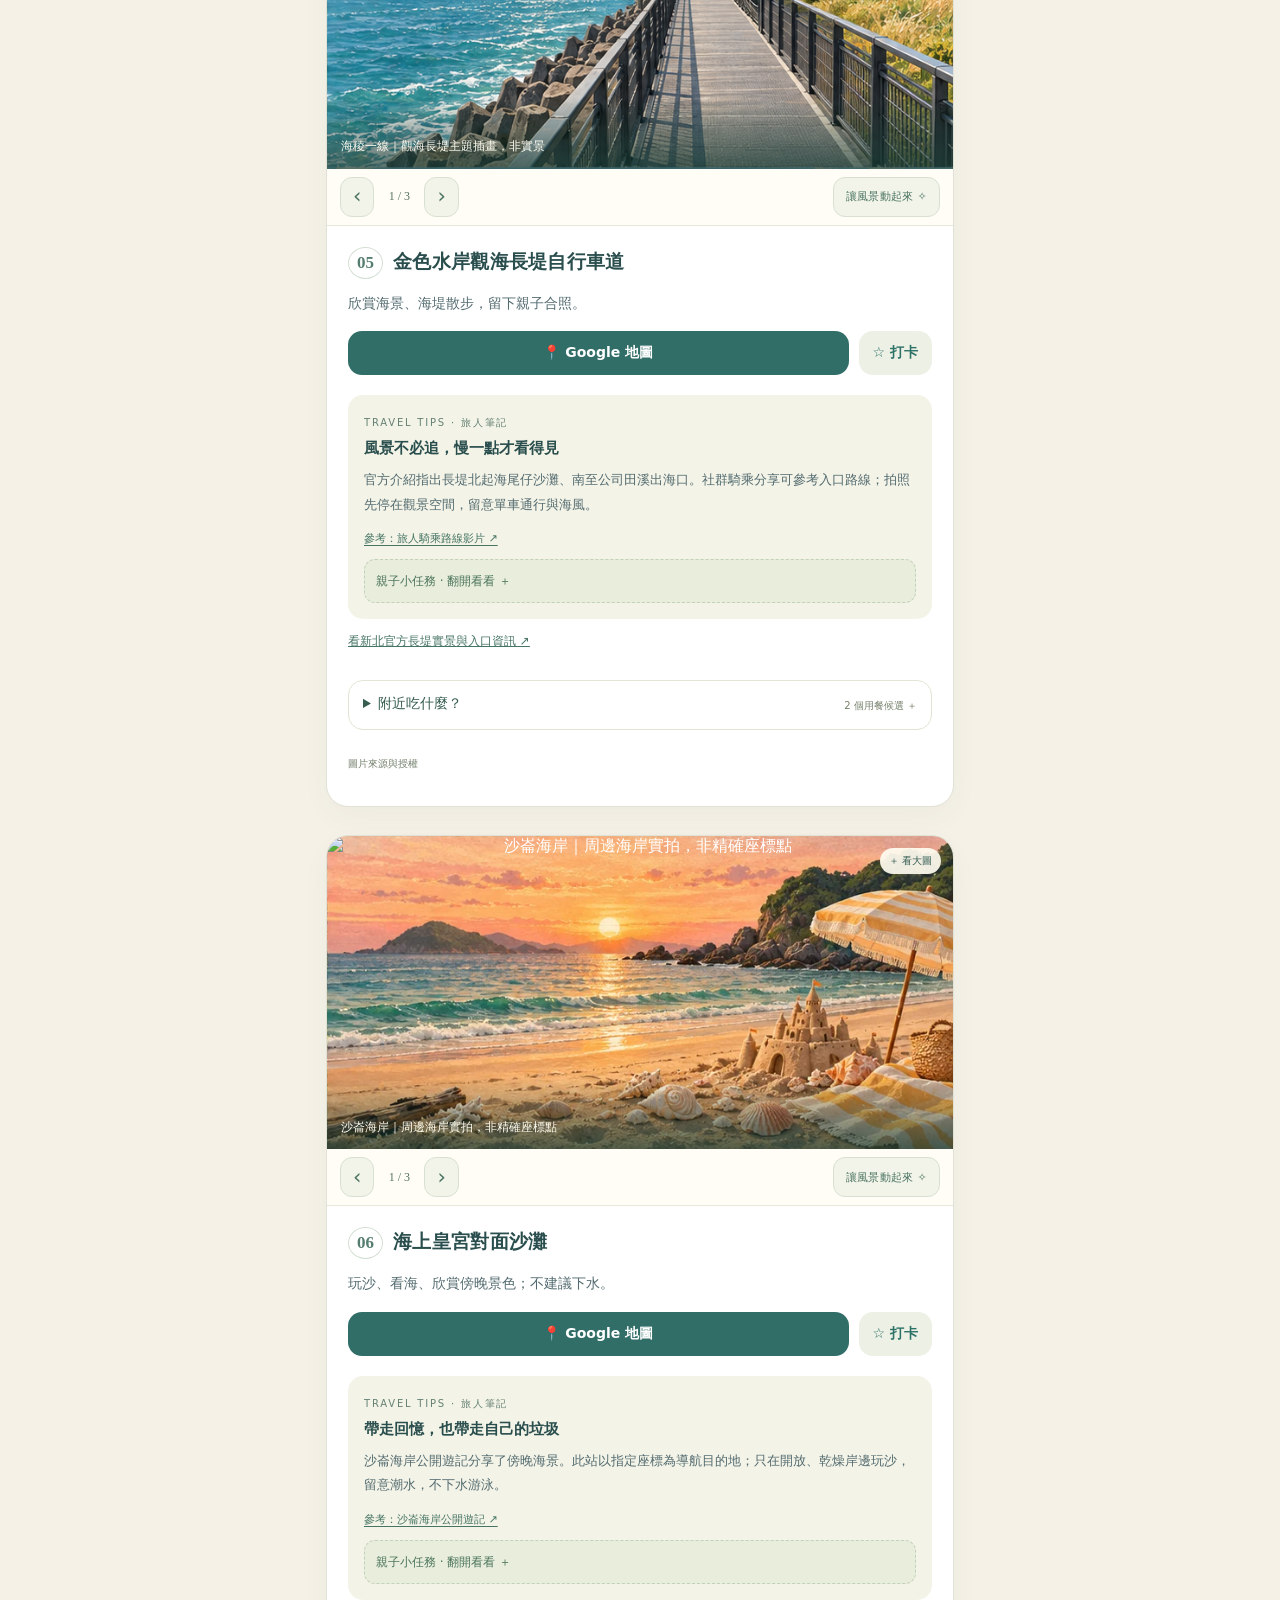
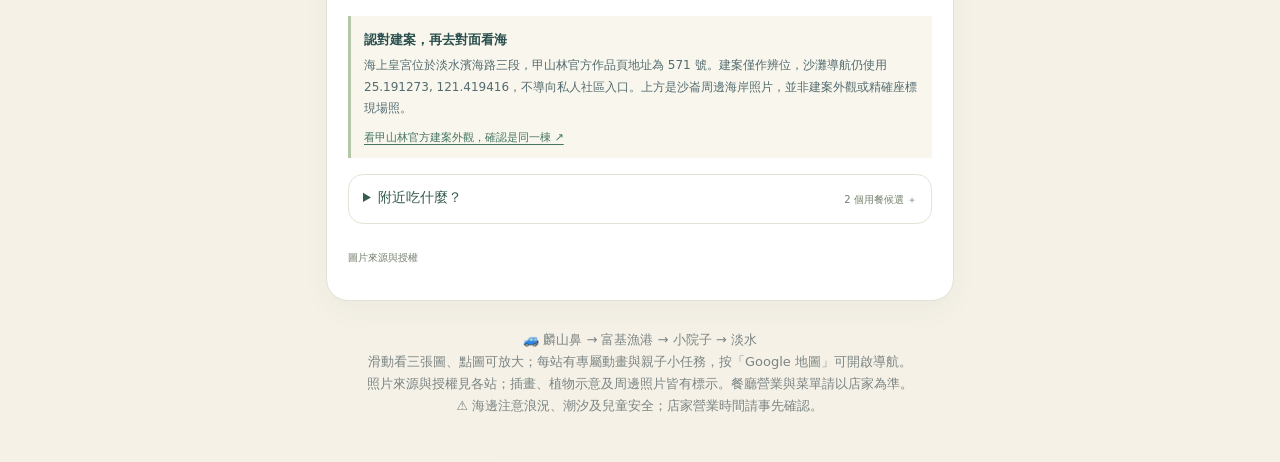
==== commit b9f7e5cc: "Add live weather and tides, sourced trip galleries, nearby dining and family activities" ====
--- a/index.html
+++ b/index.html
@@ -9,29 +9,99 @@
 @media(hover:hover){.scene:hover .scene-art{transform:scale(1.025)}.map:hover{background:#255b55}}@media(max-width:360px){.body{padding:18px 15px}.body h2{font-size:18px}.scene .hint{font-size:10px}.scene-caption{font-size:8px}}@media(prefers-reduced-motion:reduce){*,*::before,*::after{animation:none!important;transition:none!important}.is-playing .scene-art{transform:none}.scene-fx{display:none}}
 
 .scene-art{background-image:url([data-uri]